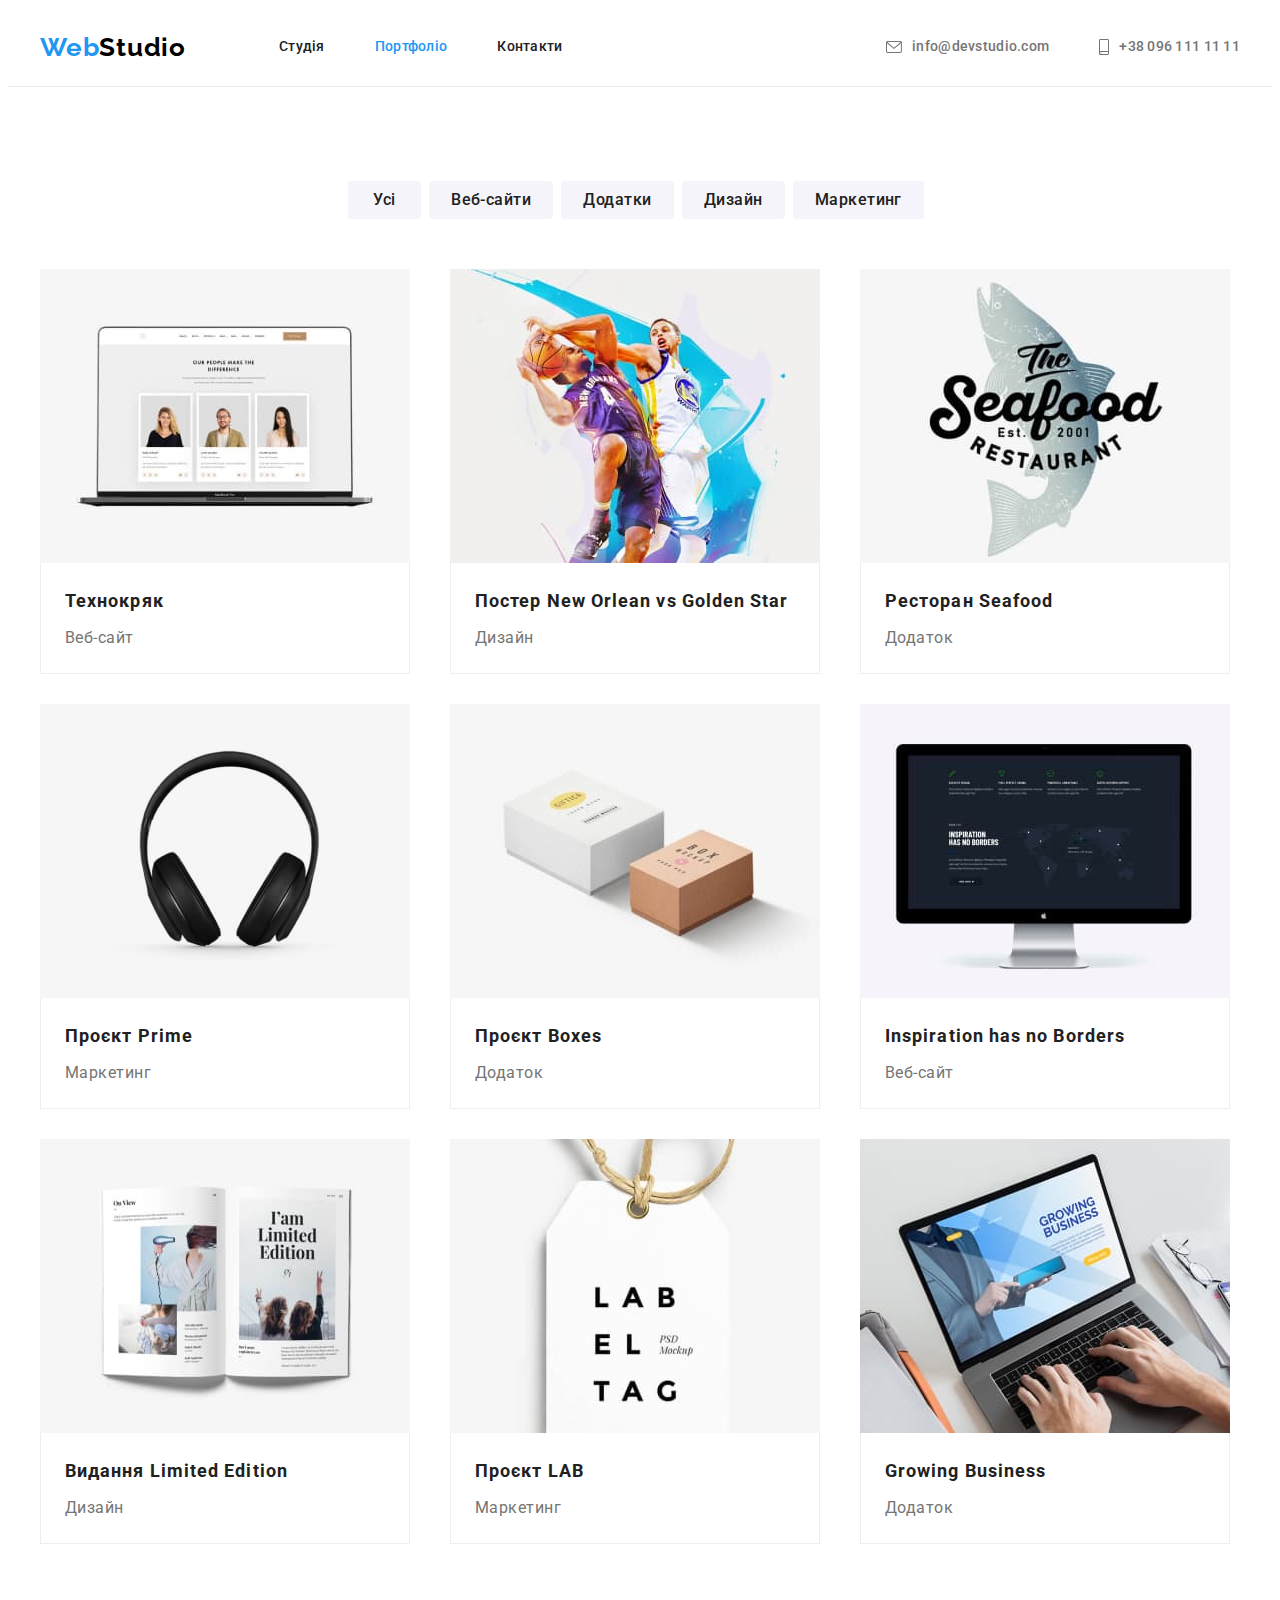
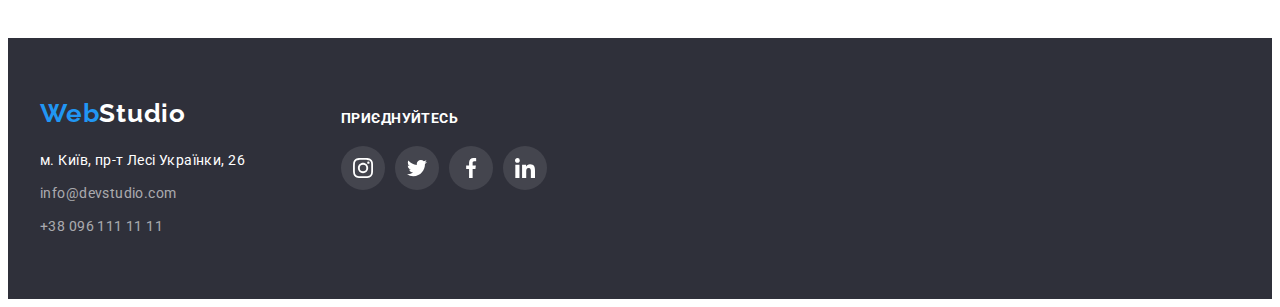
==== portfolio.html @ dab73ace "Initial commit" ====
<!DOCTYPE html>
<html lang="uk">
  <head>
    <meta charset="UTF-8" />
    <meta http-equiv="X-UA-Compatible" content="IE=edge" />
    <meta name="viewport" content="width=device-width, initial-scale=1.0" />
    <title>Портфоліо</title>
    <link rel="preconnect" href="https://fonts.googleapis.com" />
    <link rel="preconnect" href="https://fonts.gstatic.com" crossorigin />
    <link
      href="https://fonts.googleapis.com/css2?family=Raleway:wght@700&family=Roboto:wght@400;500;700;900&display=swap"
      rel="stylesheet"
    />
    <!--Modern-normalize-->
    <link
      rel="stylesheet"
      href="https://cdnjs.cloudflare.com/ajax/libs/modern-normalize/1.1.0/modern-normalize.min.css"
      integrity="sha512-wpPYUAdjBVSE4KJnH1VR1HeZfpl1ub8YT/NKx4PuQ5NmX2tKuGu6U/JRp5y+Y8XG2tV+wKQpNHVUX03MfMFn9Q=="
      crossorigin="anonymous"
      referrerpolicy="no-referrer"
    />
    <link rel="stylesheet" href="./css/styles.css" />
  </head>
  <body>
    <header class="header">
      <div class="container main-nav">
        <a href="./index.html" class="logo link"
          >Web<span class="studio-black">Studio</span></a
        >
        <nav>
          <ul class="header-list list">
            <li class="nav">
              <a href="./index.html" class="header-link link">Студія</a>
            </li>
            <li class="nav">
              <a href="./portfolio.html" class="current header-link link"
                >Портфоліо</a
              >
            </li>
            <li class="nav">
              <a href="" class="header-link link">Контакти</a>
            </li>
          </ul>
        </nav>

        <ul class="contact-list list">
          <li class="nav">
            <a href="email:info@devstudio.com" class="contact-header link">
              <svg class="header-icon" width="16" height="12">
                <use href="./img/icons.svg#icon-email"></use>
              </svg>
              info@devstudio.com
            </a>
          </li>
          <li class="nav">
            <a href="tel:+380961111111" class="contact-header link"
              ><svg class="header-icon" width="10" height="16">
                <use href="./img/icons.svg#icon-smartphone"></use>
              </svg>
              +38 096 111 11 11</a
            >
          </li>
        </ul>
      </div>
    </header>

    <main>
      <section class="projects section">
        <div class="container">
          <ul class="filter-list list">
            <li class="filter-item">
              <button class="filter-btn" type="button">Усі</button>
            </li>
            <li class="filter-item">
              <button class="filter-btn" type="button">Веб-сайти</button>
            </li>
            <li class="filter-item">
              <button class="filter-btn" type="button">Додатки</button>
            </li>
            <li class="filter-item">
              <button class="filter-btn" type="button">Дизайн</button>
            </li>
            <li class="filter-item">
              <button class="filter-btn" type="button">Маркетинг</button>
            </li>
          </ul>
          <h1 hidden>Projects</h1>
          <ul class="project-list list">
            <li class="project-item">
              <a class="project-link link" href="">
                <img
                  src="./img/project-1.jpg"
                  alt="project"
                  width="370"
                  height="294"
                />
                <div class="project-wrap">
                  <h2 class="project-title">Технокряк</h2>
                  <p class="project-text">Веб-сайт</p>
                </div>
              </a>
            </li>
            <li class="project-item">
              <a class="project-link link" href="">
                <img
                  src="./img/project-2.jpg"
                  alt="project"
                  width="370"
                  height="294"
                />
                <div class="project-wrap">
                  <h2 class="project-title">
                    Постер New Orlean vs Golden Star
                  </h2>
                  <p class="project-text">Дизайн</p>
                </div>
              </a>
            </li>
            <li class="project-item">
              <a class="project-link link" href="">
                <img
                  src="./img/project-3.jpg"
                  alt="project"
                  width="370"
                  height="294"
                />
                <div class="project-wrap">
                  <h2 class="project-title">Ресторан Seafood</h2>
                  <p class="project-text">Додаток</p>
                </div>
              </a>
            </li>
            <li class="project-item">
              <a class="project-link link" href="">
                <img
                  src="./img/project-4.jpg"
                  alt="project"
                  width="370"
                  height="294"
                />
                <div class="project-wrap">
                  <h2 class="project-title">Проєкт Prime</h2>
                  <p class="project-text">Маркетинг</p>
                </div>
              </a>
            </li>
            <li class="project-item">
              <a class="project-link link" href="">
                <img
                  src="./img/project-5.jpg"
                  alt="project"
                  width="370"
                  height="294"
                />
                <div class="project-wrap">
                  <h2 class="project-title">Проєкт Boxes</h2>
                  <p class="project-text">Додаток</p>
                </div>
              </a>
            </li>
            <li class="project-item">
              <a class="project-link link" href="">
                <img
                  src="./img/project-6.jpg"
                  alt="project"
                  width="370"
                  height="294"
                />
                <div class="project-wrap">
                  <h2 class="project-title">Inspiration has no Borders</h2>
                  <p class="project-text">Веб-сайт</p>
                </div>
              </a>
            </li>
            <li class="project-item">
              <a class="project-link link" href="">
                <img
                  src="./img/project-7.jpg"
                  alt="project"
                  width="370"
                  height="294"
                />
                <div class="project-wrap">
                  <h2 class="project-title">Видання Limited Edition</h2>
                  <p class="project-text">Дизайн</p>
                </div>
              </a>
            </li>
            <li class="project-item">
              <a class="project-link link" href="">
                <img
                  src="./img/project-8.jpg"
                  alt="project"
                  width="370"
                  height="294"
                />
                <div class="project-wrap">
                  <h2 class="project-title">Проєкт LAB</h2>
                  <p class="project-text">Маркетинг</p>
                </div>
              </a>
            </li>
            <li class="project-item">
              <a class="project-link link" href="">
                <img
                  src="./img/project-9.jpg"
                  alt="project"
                  width="370"
                  height="294"
                />
                <div class="project-wrap">
                  <h2 class="project-title">Growing Business</h2>
                  <p class="project-text">Додаток</p>
                </div>
              </a>
            </li>
          </ul>
        </div>
      </section>
    </main>

    <footer class="footer">
      <div class="footer-wrap container">
        <div class="nav-footer">
          <a href="./index.html" class="logo link"
            >Web<span class="studio-white">Studio</span></a
          >

          <address class="address">
            <ul class="address-list list">
              <li class="address-item">
                <a
                  class="footer-address link"
                  href="https://goo.gl/maps/YuygyRmskys3fxmU9"
                  target="_blank"
                  rel="noopener noreferrer nofollow"
                  >м. Київ, пр-т Лесі Українки, 26</a
                >
              </li>
              <li class="address-item">
                <a class="footer-contact link" href="mailto:info@devstudio.com"
                  >info@devstudio.com</a
                >
              </li>
              <li class="address-item">
                <a class="footer-contact link" href="tel:+380961111111"
                  >+38 096 111 11 11</a
                >
              </li>
            </ul>
          </address>
        </div>
        <div class="footer-social">
          <b class="social-text">приєднуйтесь</b>
          <ul class="socials list">
            <li class="socials-item">
              <a
                class="footer-social-link social-link link"
                href="https://www.instagram.com"
                target="_blank"
                rel="noopener noreferrer"
                aria-label="Instagram"
              >
                <svg class="socials-icon" width="20" height="20">
                  <use href="./img/icons.svg#icon-instagram"></use>
                </svg>
              </a>
            </li>
            <li class="socials-item">
              <a
                class="footer-social-link social-link link"
                href="https://twitter.com"
                target="_blank"
                rel="noopener noreferrer"
                aria-label="Twitter"
              >
                <svg class="socials-icon" width="20" height="20">
                  <use href="./img/icons.svg#icon-twitter"></use>
                </svg>
              </a>
            </li>
            <li class="socials-item">
              <a
                class="footer-social-link social-link link"
                href="https://facebook.com"
                target="_blank"
                rel="noopener noreferrer"
                aria-label="Facebook"
              >
                <svg class="socials-icon" width="20" height="20">
                  <use href="./img/icons.svg#icon-facebook"></use>
                </svg>
              </a>
            </li>
            <li class="socials-item">
              <a
                class="footer-social-link social-link link"
                href="https://www.linkedin.com/"
                target="_blank"
                rel="noopener noreferrer"
                aria-label="Linkedin"
              >
                <svg class="socials-icon" width="20" height="20">
                  <use href="./img/icons.svg#icon-linkedin"></use>
                </svg>
              </a>
            </li>
          </ul>
        </div>
      </div>
    </footer>
  </body>
</html>
---- css/styles.css ----
:root {
  --primary-text-color: #212121;
  --title-text-color: #ffffff;
  --secondary-text-color: #757575;
  --accent-color: #2196f3;
  --footer-color: #2f303a;
  --filter-btn-color: #f5f4fa;
  --studio-footer-color: #000000;
  --border-header-color: #ececec;
  --border-projects-color: #eeeeee;
  --bg-header-color: #c4c4c4;
  --socials-icon-color: #afb1b8;
}

/*Базові стилі*/
body {
  font-family: roboto, sans-serif;
  color: var(--primary-text-color);

  background-color: var(--title-text-color);
}

/*Дефолтні стилі*/
.list {
  padding: 0;
  margin: 0;
  list-style: none;
}

.link {
  text-decoration: none;
}

h1,
h2,
h3,
h4,
h5,
h6,
p {
  padding: 0;
  margin: 0;
}

img {
  display: block;
  height: auto;
}

/* загальні стилі*/
.section {
  padding-top: 94px;
  padding-bottom: 94px;
}

.container {
  width: 1200px;
  padding-left: 15px;
  padding-right: 15px;
  margin-left: auto;
  margin-right: auto;
}

.title {
  margin-bottom: 50px;

  font-size: 36px;
  line-height: 1.17;
  text-align: center;
  letter-spacing: 0.03em;
}

/*logo*/
.logo {
  font-family: Raleway, sans-serif;
  font-weight: 700;
  font-size: 26px;
  line-height: calc(31 / 26);
  letter-spacing: 0.03em;
  color: var(--accent-color);
}

.logo:focus {
  color: var(--accent-color);
}
/*logo в хедері*/
.studio-black {
  color: var(--studio-footer-color);
}

/*logo в футері*/
.studio-white {
  color: var(--title-text-color);
}

/*header*/
.header {
  border-bottom: 1px solid var(--border-header-color);
}

.header-link {
  color: var(--primary-text-color);
}

.current {
  color: var(--accent-color);
}

.header-link,
.contact-header {
  display: block;
  padding-top: 31px;
  padding-bottom: 31px;

  font-weight: 500;
  font-size: 14px;
  line-height: 1.14;
  letter-spacing: 0.02em;
}

.header-link:hover,
.header-link:focus {
  color: var(--accent-color);
}

.contact-header {
  display: flex;
  align-items: center;
  gap: 10px;
  color: var(--secondary-text-color);
}

.contact-header:hover,
.contact-header:focus {
  color: var(--accent-color);
}

.main-nav {
  display: flex;
  align-items: center;
}

.header-list {
  display: flex;
  margin-left: 93px;
}

.header-list .nav:not(:last-child) {
  margin-right: 50px;
}

.header-icon {
  fill: currentColor;
}

.contact-list {
  display: flex;
  margin-left: auto;
}

.contact-list .nav + .nav {
  margin-left: 50px;
}

/*Hero*/
.hero {
  max-width: 1600px;
  padding: 200px 0;
  margin: 0 auto;

  background-color: var(--bg-header-color);
  background-image: linear-gradient(
      to right,
      rgba(47, 48, 58, 0.4),
      rgba(47, 48, 58, 0.4)
    ),
    url(../img/hero-bg.jpg);
  background-repeat: no-repeat;
  background-position: center;
  background-size: cover;
}

.hero-title {
  margin-left: auto;
  margin-right: auto;
  margin-bottom: 30px;
  width: 696px;

  font-weight: 900;
  font-size: 44px;
  text-align: center;
  line-height: 1.36;
  letter-spacing: 0.06em;
  text-transform: uppercase;
  color: var(--title-text-color);
}

.hero-btn {
  display: block;
  padding: 10px 32px;
  margin: 0 auto;
  min-width: 216px;
  min-height: 50px;

  font-family: inherit;
  font-weight: 700;
  font-size: 16px;
  line-height: 1.88;
  align-items: center;
  letter-spacing: 0.06em;
  color: var(--title-text-color);

  background-color: var(--accent-color);
  box-shadow: 0px 4px 4px rgba(0, 0, 0, 0.15);
  border-radius: 4px;
  border: transparent;
  cursor: pointer;
}

/*Особливості*/
.features-list {
  display: flex;
}

.features-item {
  margin-right: 30px;
  flex-basis: calc((100%-90px) / 4);
}

.features-item:last-child {
  margin-right: 0;
}

.features-wrapper {
  margin-bottom: 30px;
  display: flex;
  justify-content: center;
  align-items: center;
  height: 120px;

  background-color: var(--filter-btn-color);
  border-radius: 4px;
}

.features-subtitle {
  margin-bottom: 10px;

  font-size: 14px;
  line-height: 1.14;
  letter-spacing: 0.03em;
  text-transform: uppercase;
}

.features-text {
  font-size: 14px;
  line-height: 1.71;
  letter-spacing: 0.03em;
  color: var(--secondary-text-color);
}

/*Чим ми займаємося*/
.work {
  padding-top: 0;
}

.work-list {
  display: flex;
}

.work-item {
  margin-right: 30px;
  flex-basis: calc((100%-30px * (3-1)) / (3));
}

.work-item:last-child {
  margin-right: 0;
}

/*Наша команда*/
.team {
  background-color: var(--filter-btn-color);
}

.team-list {
  display: flex;
}

.card-item {
  margin-right: 30px;
  flex-basis: calc((100%-30px * (4-1)) / (4));

  box-shadow: 0px 1px 3px rgba(0, 0, 0, 0.12), 0px 1px 1px rgba(0, 0, 0, 0.14),
    0px 2px 1px rgba(0, 0, 0, 0.2);
  border-radius: 0px 0px 4px 4px;
}

.card-item:last-child {
  margin-right: 0;
}

.team-wrappe {
  padding-top: 30px;
  padding-bottom: 30px;

  background-color: var(--title-text-color);
}

.team-subtitle {
  margin-bottom: 10px;

  font-weight: 500;
  font-size: 16px;
  line-height: 1.19;
  text-align: center;
  letter-spacing: 0.03em;
}

.team-text {
  margin-bottom: 16px;

  font-size: 16px;
  line-height: 1.19;
  text-align: center;
  letter-spacing: 0.03em;
  color: var(--secondary-text-color);
}

.socials {
  display: flex;
  justify-content: center;
  align-items: center;
  gap: 10px;
}

.social-link {
  display: flex;
  justify-content: center;
  align-items: center;
  width: 44px;
  height: 44px;

  background-color: var(--title-text-color);
  border-radius: 50%;
  color: var(--socials-icon-color);
}

.social-link:hover,
.social-link:focus {
  color: var(--title-text-color);
  background-color: var(--accent-color);
}

.socials-icon {
  fill: currentColor;
}

/*Постійні клієнти*/
.clients-list {
  display: flex;
  justify-content: center;
  gap: 30px;
}

.clients-link {
  display: flex;
  justify-content: center;
  align-items: center;
  width: 170px;
  height: 92px;

  color: var(--socials-icon-color);
  border: 1px solid #afb1b8;
  border-radius: 4px;
}

.clients-link:hover,
.clients-link:focus {
  color: var(--accent-color);
  border: 1px solid #2196f3;
}

.clients-icon {
  fill: currentColor;
}

/*Портфоліо*/
.filter-list {
  margin-bottom: 50px;
  display: flex;
  justify-content: center;
}

.filter-item {
  margin-right: 8px;
}
.filter-btn {
  padding: 6px 22px;
  min-width: 73px;
  min-height: 38px;

  font-family: inherit;
  font-weight: 500;
  font-size: 16px;
  line-height: 1.62;
  text-align: center;
  letter-spacing: 0.03em;
  color: var(--primary-text-color);

  background-color: var(--filter-btn-color);
  border-radius: 4px;
  border: transparent;
  cursor: pointer;
}
.filter-btn:hover,
.filter-btn:focus {
  color: var(--title-text-color);
  background-color: var(--accent-color);
  box-shadow: 0px 3px 1px rgba(0, 0, 0, 0.1), 0px 1px 2px rgba(0, 0, 0, 0.08),
    0px 2px 2px rgba(0, 0, 0, 0.12);
  border-radius: 4px;
}

/*Projects */
.projects {
}

.project-list {
  display: flex;
  flex-wrap: wrap;
  gap: 30px;
}

.project-item {
  flex-basis: calc((100% - 60px) / 3);
}

.project-link {
  display: inline-block;

  color: inherit;
}

.project-link:hover,
.project-link:focus {
  box-shadow: 0px 1px 1px rgba(0, 0, 0, 0.12), 0px 4px 4px rgba(0, 0, 0, 0.06),
    1px 4px 6px rgba(0, 0, 0, 0.16);
}

.project-wrap {
  padding: 20px 24px;

  border: 1px solid var(--border-projects-color);
  border-top: none;
}

.project-title {
  margin-bottom: 4px;

  font-size: 18px;
  line-height: 2;
  letter-spacing: 0.06em;
}

.project-text {
  font-size: 16px;
  line-height: 1.88;
  letter-spacing: 0.03em;

  color: var(--secondary-text-color);
}

/*footer*/
.footer {
  padding-top: 60px;
  padding-bottom: 60px;

  background-color: var(--footer-color);
}

.footer-wrap {
  display: flex;
}

.nav-footer {
  padding-right: 70px;
  align-items: baseline;
}

.address {
}

.address-list {
  margin-top: 20px;

  display: flex;
  flex-wrap: wrap;
  width: 231px;

  font-style: normal;
  font-size: 14px;
  line-height: 1.71;
  letter-spacing: 0.03em;
}

.address-item:not(:last-child) {
  margin-bottom: 9px;
}

.footer-address {
  color: var(--title-text-color);
}

.footer-address:hover,
.footer-address:focus {
  color: var(--accent-color);
}

.footer-contact {
  color: rgba(255, 255, 255, 0.6);
}

.footer-contact:hover,
.footer-contact:focus {
  color: var(--accent-color);
}

.footer-social {
  padding-top: 12px;
  align-items: baseline;
}
.social-text {
  display: block;
  margin-bottom: 20px;

  font-size: 14px;
  line-height: calc(16 / 14);
  letter-spacing: 0.03em;
  text-transform: uppercase;

  color: var(--title-text-color);
}

.footer-social-link {
  color: var(--title-text-color);
  background-color: rgba(255, 255, 255, 0.1);
}
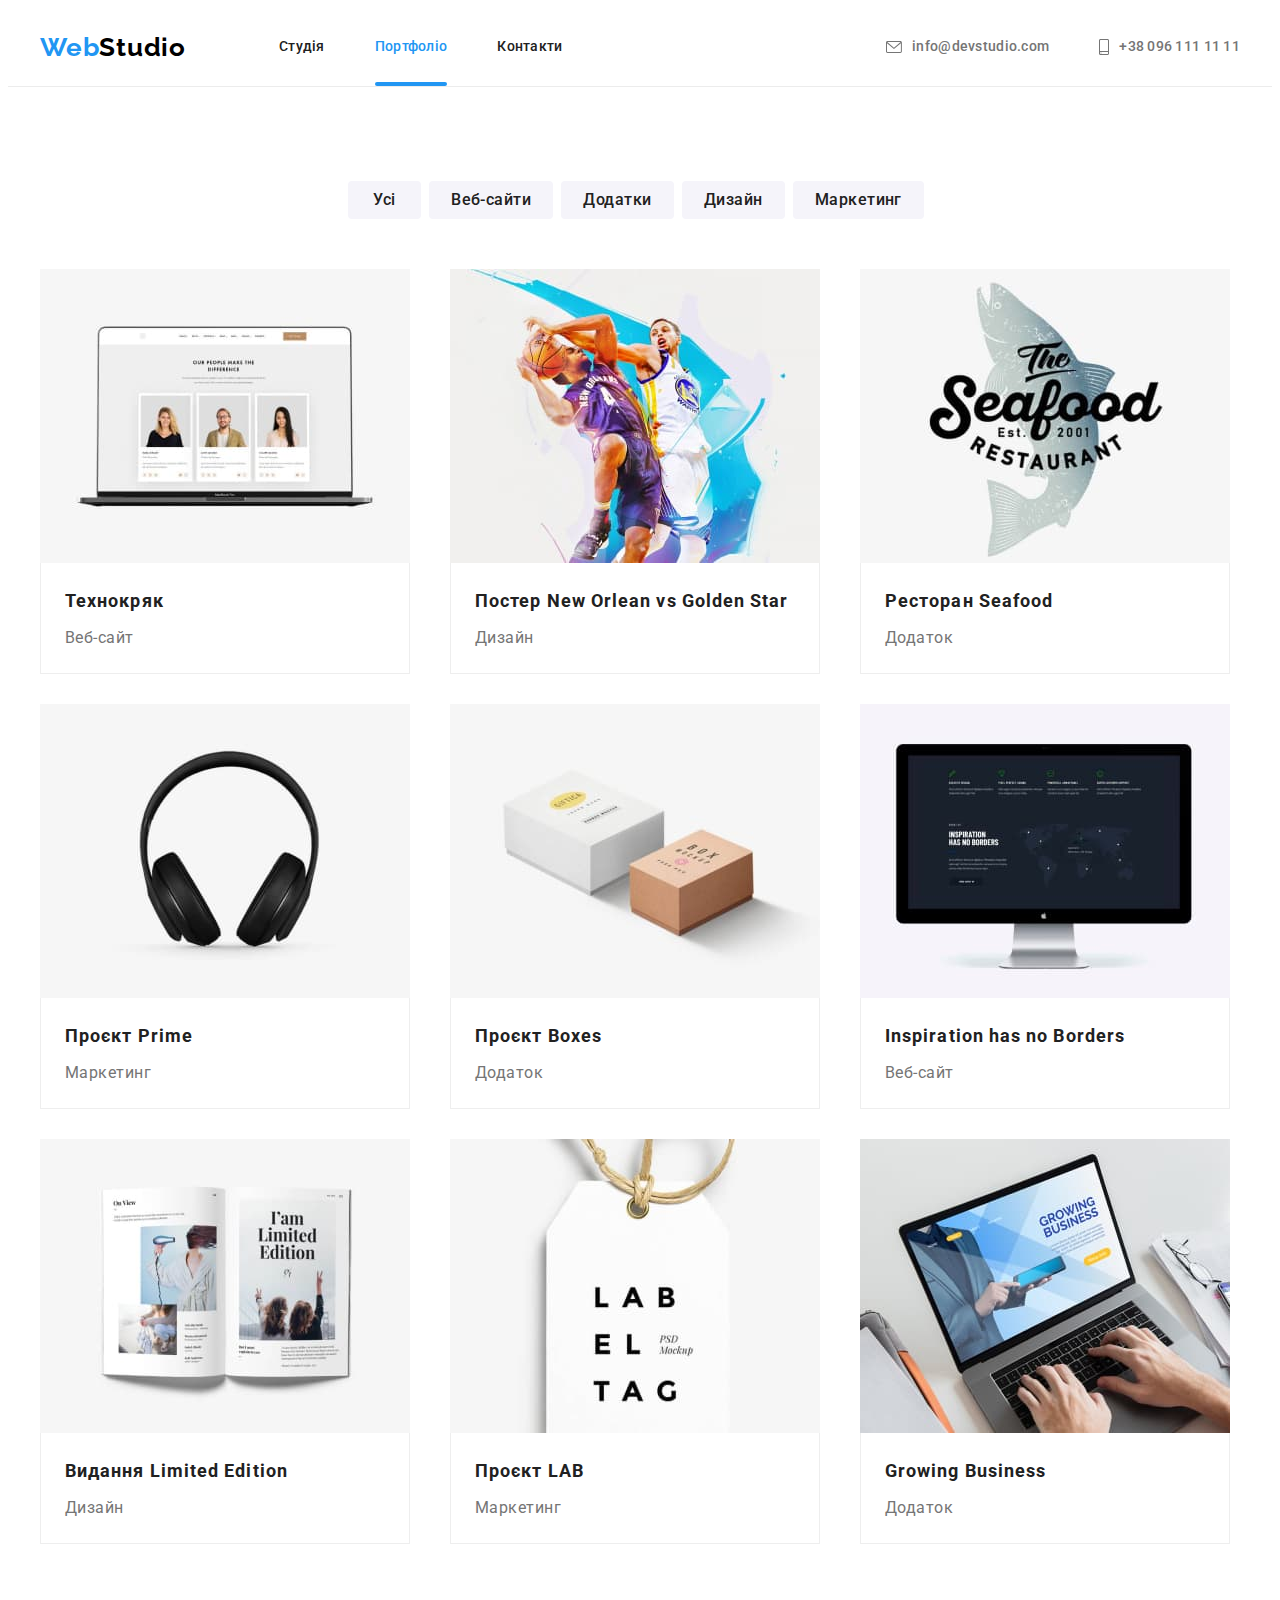
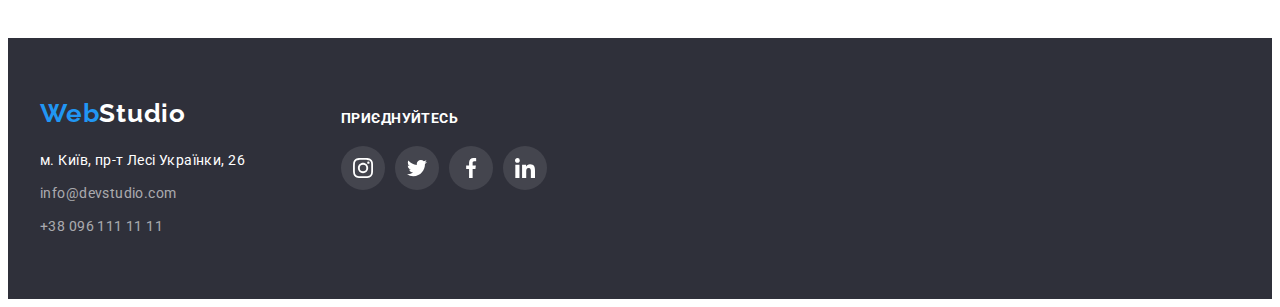
==== commit 8e78b69d: "Додано анімацію" ====
--- a/portfolio.html
+++ b/portfolio.html
@@ -88,12 +88,27 @@
           <ul class="project-list list">
             <li class="project-item">
               <a class="project-link link" href="">
-                <img
-                  src="./img/project-1.jpg"
-                  alt="project"
-                  width="370"
-                  height="294"
-                />
+                <div class="project-card">
+                  <img
+                    class="card"
+                    src="./img/project-1.jpg"
+                    alt="project"
+                    width="370"
+                    height="294"
+                  />
+                  
+                  <div class="project-overlay">
+                    <div class="project-description">
+                      <p class="description-text">
+                        Ресурс пропонує комплексні пропозиції з різним рівнем
+                        функціоналу та сервісів. Все це дозволить відвідувачу
+                        отримати вичерпні відомості про компанію чи приватну
+                        особу.
+                      </p>
+                    </div>
+                  </div>
+                </div>
+
                 <div class="project-wrap">
                   <h2 class="project-title">Технокряк</h2>
                   <p class="project-text">Веб-сайт</p>
--- a/css/styles.css
+++ b/css/styles.css
@@ -10,6 +10,8 @@
   --border-projects-color: #eeeeee;
   --bg-header-color: #c4c4c4;
   --socials-icon-color: #afb1b8;
+
+  --timing-function: cubic-bezier(0.4, 0, 0.2, 1);
 }
 
 /*Базові стилі*/
@@ -44,6 +46,7 @@
 
 img {
   display: block;
+  max-width: 100%;
   height: auto;
 }
 
@@ -80,9 +83,6 @@
   color: var(--accent-color);
 }
 
-.logo:focus {
-  color: var(--accent-color);
-}
 /*logo в хедері*/
 .studio-black {
   color: var(--studio-footer-color);
@@ -99,11 +99,29 @@
 }
 
 .header-link {
+  position: relative;
   color: var(--primary-text-color);
-}
-
-.current {
+
+  transition: color 250ms var(--timing-function);
+}
+
+.current.header-link {
   color: var(--accent-color);
+}
+
+.current.header-link::after {
+  content: "";
+
+  position: absolute;
+  left: 0;
+  bottom: 0;
+
+  display: block;
+  width: 100%;
+  height: 4px;
+
+  background-color: var(--accent-color);
+  border-radius: 2px;
 }
 
 .header-link,
@@ -128,6 +146,8 @@
   align-items: center;
   gap: 10px;
   color: var(--secondary-text-color);
+
+  transition: color 250ms var(--timing-function);
 }
 
 .contact-header:hover,
@@ -268,12 +288,36 @@
 }
 
 .work-item {
+  position: relative;
+
   margin-right: 30px;
   flex-basis: calc((100%-30px * (3-1)) / (3));
 }
 
 .work-item:last-child {
   margin-right: 0;
+}
+
+.work-overlay {
+  position: absolute;
+  bottom: 0;
+
+  width: 100%;
+  padding-top: 27px;
+  padding-bottom: 27px;
+
+  background-color: rgba(47, 48, 58, 0.8);
+}
+
+.ovarlay-text {
+  font-weight: 700;
+  font-size: 14px;
+  line-height: calc(16 / 14);
+  text-align: center;
+  letter-spacing: 0.03em;
+  text-transform: uppercase;
+
+  color: var(--title-text-color);
 }
 
 /*Наша команда*/
@@ -342,6 +386,9 @@
   background-color: var(--title-text-color);
   border-radius: 50%;
   color: var(--socials-icon-color);
+
+  transition: background-color 250ms var(--timing-function),
+    color 250ms var(--timing-function);
 }
 
 .social-link:hover,
@@ -371,6 +418,9 @@
   color: var(--socials-icon-color);
   border: 1px solid #afb1b8;
   border-radius: 4px;
+
+  transition: color 250ms var(--timing-function),
+    border 250ms var(--timing-function);
 }
 
 .clients-link:hover,
@@ -410,7 +460,13 @@
   border-radius: 4px;
   border: transparent;
   cursor: pointer;
-}
+
+  transition: color 250ms var(--timing-function),
+    background-color 250ms var(--timing-function),
+    box-shadow 250ms var(--timing-function),
+    border-radius 250ms var(--timing-function);
+}
+
 .filter-btn:hover,
 .filter-btn:focus {
   color: var(--title-text-color);
@@ -438,6 +494,7 @@
   display: inline-block;
 
   color: inherit;
+  transition: box-shadow 250ms var(--timing-function);
 }
 
 .project-link:hover,
@@ -446,6 +503,44 @@
     1px 4px 6px rgba(0, 0, 0, 0.16);
 }
 
+.project-card {
+  position: relative;
+  overflow: hidden;
+}
+
+.project-overlay {
+  position: absolute;
+  top: 0;
+  right: 0;
+  width: 100%;
+  height: 100%;
+
+  background-color: rgba(33, 150, 243, 0.9);
+
+  transform: translateY(100%);
+  transition: transform 250ms var(--timing-function);
+}
+
+.project-link:hover .project-overlay {
+  transform: translateY(0);
+}
+
+.project-description {
+  position: absolute;
+  top: 0;
+  right: 0;
+
+  padding: 63px 24px;
+}
+
+.description-text {
+  font-size: 18px;
+  line-height: calc(28 / 18);
+  letter-spacing: 0.03em;
+
+  color: tomato; /*var(--title-text-color);*/
+}
+
 .project-wrap {
   padding: 20px 24px;
 
@@ -508,6 +603,8 @@
 
 .footer-address {
   color: var(--title-text-color);
+
+  transition: color 250ms var(--timing-function);
 }
 
 .footer-address:hover,
@@ -517,6 +614,8 @@
 
 .footer-contact {
   color: rgba(255, 255, 255, 0.6);
+
+  transition: color 250ms var(--timing-function);
 }
 
 .footer-contact:hover,
